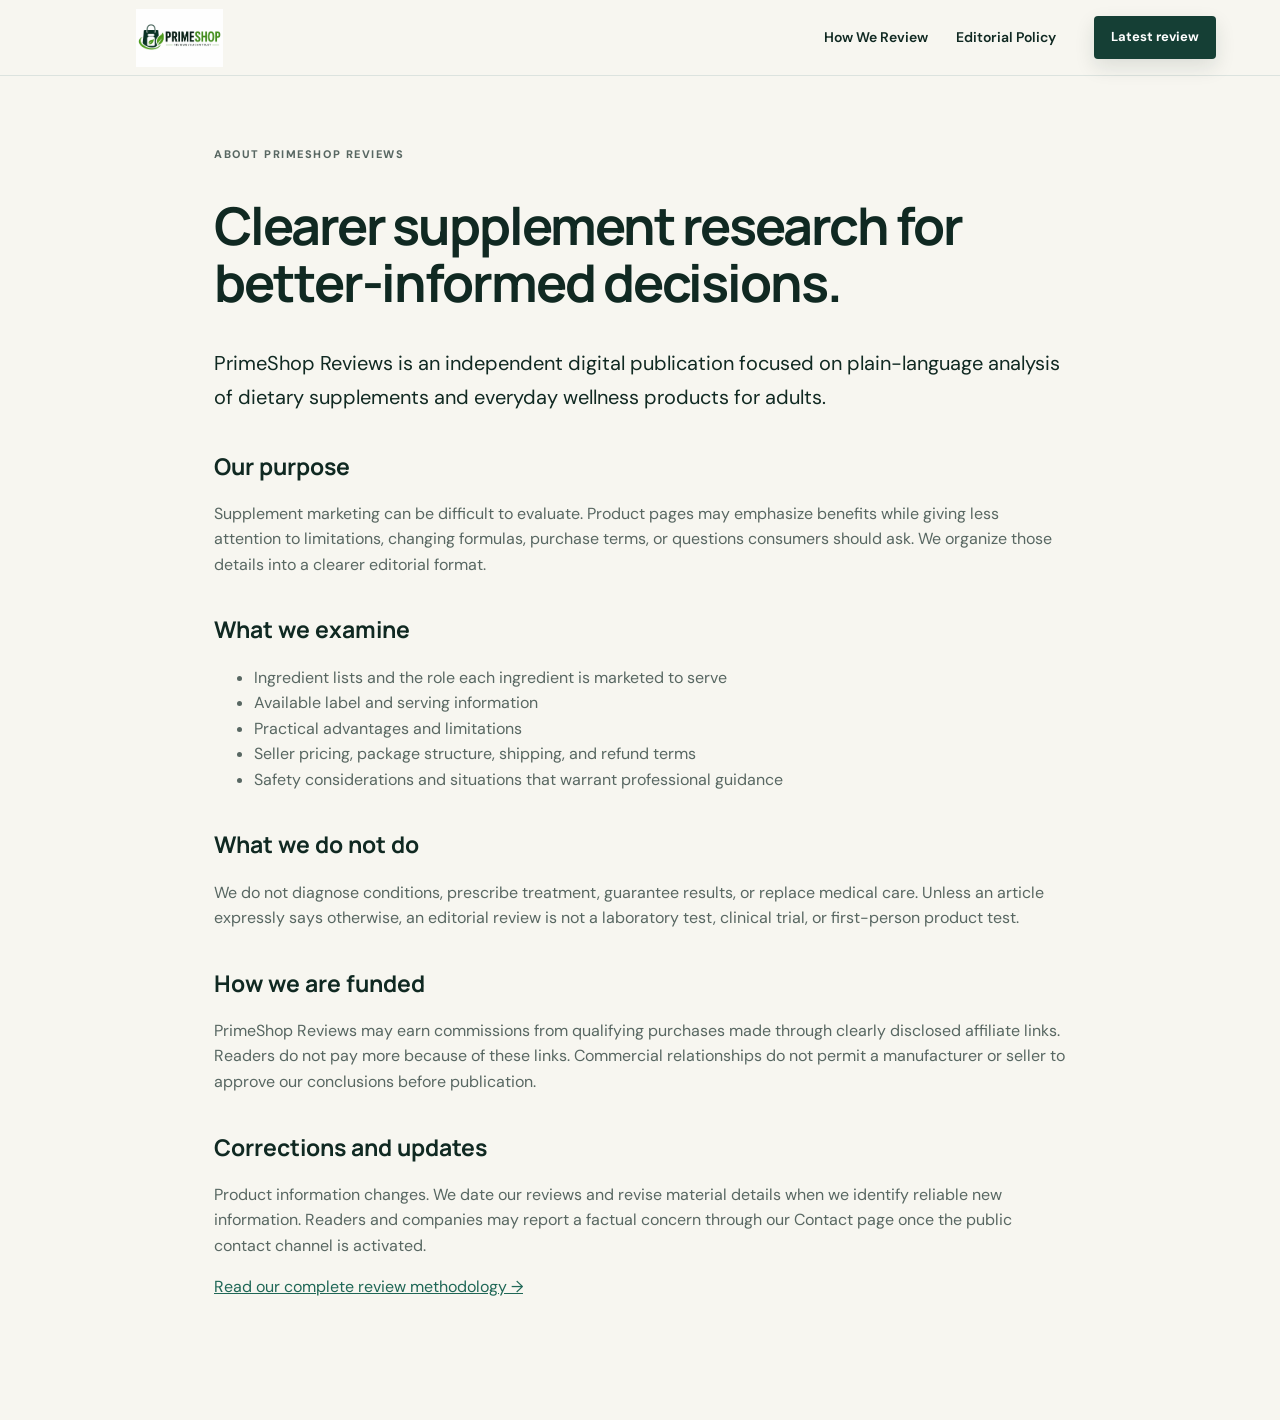
==== about.html @ aa341dda "Atualiza PrimeShop Reviews e estrutura editorial" ====
<!doctype html><html lang="en"><head><meta charset="utf-8"><meta name="viewport" content="width=device-width,initial-scale=1"><title>About PrimeShop Reviews</title><meta name="description" content="Learn about PrimeShop Reviews, our purpose, editorial standards, and approach to supplement information."><meta name="robots" content="index,follow"><link rel="canonical" href="https://garcia98santos-ops.github.io/Primeshop/about.html"><link rel="icon" type="image/webp" href="assets/images/prime-shop-logo.webp"><link href="https://fonts.googleapis.com/css2?family=DM+Sans:wght@400;600;700&family=Manrope:wght@700;800&display=swap" rel="stylesheet"><link rel="stylesheet" href="styles.css"></head><body><header class="site-header"><a class="brand brand-image" href="index.html"><img src="assets/images/prime-shop-logo.webp" alt="PrimeShop Reviews" width="300" height="92"></a><nav aria-label="About navigation"><a href="methodology.html">How We Review</a><a href="editorial-policy.html">Editorial Policy</a></nav><a class="button button-small" href="index.html">Latest review</a></header><main class="legal-page editorial-page"><p class="section-label">About PrimeShop Reviews</p><h1>Clearer supplement research for better-informed decisions.</h1><p class="page-lede">PrimeShop Reviews is an independent digital publication focused on plain-language analysis of dietary supplements and everyday wellness products for adults.</p><h2>Our purpose</h2><p>Supplement marketing can be difficult to evaluate. Product pages may emphasize benefits while giving less attention to limitations, changing formulas, purchase terms, or questions consumers should ask. We organize those details into a clearer editorial format.</p><h2>What we examine</h2><ul><li>Ingredient lists and the role each ingredient is marketed to serve</li><li>Available label and serving information</li><li>Practical advantages and limitations</li><li>Seller pricing, package structure, shipping, and refund terms</li><li>Safety considerations and situations that warrant professional guidance</li></ul><h2>What we do not do</h2><p>We do not diagnose conditions, prescribe treatment, guarantee results, or replace medical care. Unless an article expressly says otherwise, an editorial review is not a laboratory test, clinical trial, or first-person product test.</p><h2>How we are funded</h2><p>PrimeShop Reviews may earn commissions from qualifying purchases made through clearly disclosed affiliate links. Readers do not pay more because of these links. Commercial relationships do not permit a manufacturer or seller to approve our conclusions before publication.</p><h2>Corrections and updates</h2><p>Product information changes. We date our reviews and revise material details when we identify reliable new information. Readers and companies may report a factual concern through our Contact page once the public contact channel is activated.</p><p><a href="methodology.html">Read our complete review methodology →</a></p></main></body></html>
---- styles.css ----
:root{--ink:#102922;--forest:#153f35;--green:#1f6756;--mint:#d7f0e4;--lime:#d9f76b;--cream:#f7f6f0;--paper:#fff;--muted:#63716d;--line:#dce3df;--serif:Georgia,'Times New Roman',serif}*{box-sizing:border-box}html{scroll-behavior:smooth}body{margin:0;color:var(--ink);background:var(--cream);font-family:'DM Sans',Arial,sans-serif;line-height:1.6}.disclosure{font-size:12px;text-align:center;background:#0c2721;color:#dfeae6;padding:7px 20px}.disclosure a{color:#fff}.site-header{height:76px;display:flex;align-items:center;gap:38px;padding:0 max(24px,5vw);background:rgba(247,246,240,.96);border-bottom:1px solid var(--line);position:sticky;top:0;z-index:20;backdrop-filter:blur(10px)}.brand{display:flex;align-items:center;gap:9px;text-decoration:none;color:var(--ink);font:800 18px Manrope,sans-serif;white-space:nowrap}.brand>span{display:grid;place-items:center;width:34px;height:34px;border-radius:50%;background:var(--forest);color:var(--lime);font-size:13px}.brand em{font:400 16px var(--serif);color:var(--green)}.site-header nav{display:flex;gap:28px;margin-left:auto}.site-header nav a,footer a{color:inherit;text-decoration:none;font-size:14px;font-weight:600}.site-header nav a:hover{text-decoration:underline}.button{display:inline-flex;align-items:center;justify-content:center;gap:22px;border-radius:4px;padding:15px 22px;background:var(--forest);color:#fff;text-decoration:none;font-weight:700;box-shadow:0 8px 20px rgba(16,41,34,.12);transition:.2s}.button:hover{background:var(--green);transform:translateY(-1px)}.button-small{padding:11px 17px;font-size:13px}.menu{display:none;border:0;background:transparent;font-size:24px}.hero{min-height:680px;display:grid;grid-template-columns:1.05fr .95fr;max-width:1320px;margin:auto;padding:76px 5vw 70px;align-items:center;overflow:hidden}.hero-copy{max-width:700px}.eyebrow,.section-label{text-transform:uppercase;letter-spacing:.14em;font-size:11px;font-weight:800;color:var(--green);display:flex;align-items:center;gap:10px}.eyebrow span{width:24px;border-top:2px solid}.hero h1,.section-head h2,.quick-take h2,.faq>h2,.verdict h2{font:700 clamp(46px,5.8vw,78px)/1.03 Manrope,sans-serif;letter-spacing:-.055em;margin:20px 0 24px}.hero h1 em,.section-head h2 em{font-family:var(--serif);font-weight:400;color:var(--green)}.lede{font-size:19px;color:#52625e;max-width:640px}.hero-actions{display:flex;align-items:center;gap:26px;margin-top:30px}.text-link{font-weight:700;color:var(--ink);text-underline-offset:4px}.micro{font-size:11px;color:#77837f;margin-left:8px}.trust-row{display:flex;gap:36px;margin-top:44px;padding-top:24px;border-top:1px solid var(--line)}.trust-row div{display:flex;align-items:center;gap:9px}.trust-row b{font:700 28px Manrope}.trust-row span{max-width:80px;font-size:11px;line-height:1.2;color:var(--muted)}.hero-visual{position:relative;min-height:540px;display:grid;place-items:center}.hero-visual .halo{position:absolute;width:430px;height:430px;border-radius:50%;background:var(--mint)}.hero-visual img{position:relative;z-index:1;width:min(100%,530px);height:auto;object-fit:contain;filter:drop-shadow(0 30px 24px rgba(21,63,53,.18))}.fact-card{position:absolute;bottom:35px;left:2%;z-index:2;background:#fff;padding:16px 18px;display:flex;gap:12px;box-shadow:0 15px 40px rgba(16,41,34,.14);max-width:290px}.fact-card .check{width:29px;height:29px;display:grid;place-items:center;background:var(--mint);border-radius:50%;font-weight:800}.fact-card div{display:flex;flex-direction:column}.fact-card small{color:var(--muted)}.quick-take,.ingredients,.pros-cons,.faq{max-width:1180px;margin:auto;padding:100px 24px}.quick-grid{display:grid;grid-template-columns:1.15fr .85fr;gap:90px;margin-top:35px}.quick-take h2{font-size:44px;margin:0 0 22px}.quick-grid p{color:var(--muted);font-size:17px}.quick-grid aside{background:#fff;border-top:4px solid var(--green);padding:28px}.score{display:flex;flex-direction:column;border-bottom:1px solid var(--line);padding-bottom:20px}.score span{font-size:12px;color:var(--muted);text-transform:uppercase}.score b{font:700 22px Manrope}.checks{list-style:none;padding:12px 0 0;margin:0}.checks li{padding:8px 0 8px 28px;position:relative}.checks li:before{content:'✓';position:absolute;left:0;color:var(--green);font-weight:800}.how-it-works{background:var(--forest);color:#fff;padding:100px max(24px,calc((100vw - 1180px)/2))}.section-label.light{color:#a7cabd}.section-head{display:flex;align-items:end;justify-content:space-between;gap:60px}.section-head h2{font-size:48px}.section-head p{max-width:410px;color:#b7c9c3}.steps{display:grid;grid-template-columns:repeat(3,1fr);margin-top:55px;border-top:1px solid #42665e}.steps article{padding:36px 30px;border-right:1px solid #42665e;position:relative}.steps article:last-child{border:0}.steps article>span{font-size:11px;color:#92aaa3}.icon{height:74px;margin-top:28px;font:700 42px Manrope;color:var(--lime)}.icon span{font-size:18px}.steps h3{font:700 23px Manrope;margin:15px 0 8px}.steps p{color:#b7c9c3;font-size:14px}.section-head.dark p{color:var(--muted)}.ingredient-grid{display:grid;grid-template-columns:repeat(4,1fr);margin-top:50px;border-top:1px solid var(--line);border-left:1px solid var(--line)}.ingredient-grid article{min-height:240px;padding:28px 25px;border-right:1px solid var(--line);border-bottom:1px solid var(--line);background:rgba(255,255,255,.35)}.ingredient-grid article>span{font-size:11px;color:var(--green)}.ingredient-grid h3{font:700 19px Manrope;margin:30px 0 10px}.ingredient-grid p{font-size:14px;color:var(--muted)}.note{margin-top:24px;padding:18px 22px;border-left:3px solid var(--green);background:#ecf1ee;font-size:13px;color:#4c5d58}.pc-grid{display:grid;grid-template-columns:1fr 1fr}.pc-grid>div{padding:44px}.pc-grid h2{font:700 34px Manrope}.pc-grid ul{padding:0;list-style:none}.pc-grid li{border-top:1px solid rgba(21,63,53,.18);padding:18px 0 18px 34px;position:relative}.pc-grid li:before{position:absolute;left:0;font-weight:800}.pros{background:var(--mint)}.pros li:before{content:'✓';color:var(--green)}.cons{background:#ebe9df}.cons li:before{content:'—';color:#7c7663}.verdict{background:#dceee7;padding:100px 24px}.verdict-card{max-width:1120px;margin:auto;background:var(--forest);color:#fff;display:grid;grid-template-columns:1.1fr .9fr;box-shadow:0 25px 70px rgba(15,53,44,.15)}.verdict-copy{padding:65px}.verdict h2{font-size:48px}.verdict-copy>p{color:#b9cec7}.fit{display:grid;grid-template-columns:100px 1fr;gap:18px;border-top:1px solid #42665e;padding:16px 0;font-size:13px}.fit b{color:var(--lime)}.offer{background:#fff;color:var(--ink);padding:48px;text-align:center}.offer-kicker{text-transform:uppercase;font-weight:800;letter-spacing:.12em;color:var(--green);font-size:11px}.offer img{width:100%;height:240px;object-fit:contain;margin:12px 0}.offer h3{font:700 27px Manrope;margin:0}.offer p{font-size:13px;color:var(--muted)}.button-full{width:100%;margin:10px 0}.offer small{color:#7b8783}.faq>h2{font-size:48px}.accordion{border-top:1px solid var(--line)}details{border-bottom:1px solid var(--line);padding:20px 0}summary{list-style:none;cursor:pointer;font:700 18px Manrope;padding-right:40px;position:relative}summary::-webkit-details-marker{display:none}summary:after{content:'+';position:absolute;right:10px;font-size:25px;color:var(--green)}details[open] summary:after{content:'−'}details p{max-width:800px;color:var(--muted)}.final-cta{background:var(--lime);max-width:1180px;margin:0 auto 100px;padding:42px 50px;display:flex;align-items:center;justify-content:space-between;gap:40px}.final-cta span{font-size:11px;text-transform:uppercase;font-weight:800;letter-spacing:.12em}.final-cta h2{font:700 29px Manrope;max-width:630px;margin:8px 0}.button-light{background:#fff;color:var(--ink);white-space:nowrap}footer{background:#0c2721;color:#dbe7e2;padding:55px max(24px,calc((100vw - 1180px)/2)) 30px}.brand.invert{color:#fff}.brand.invert>span{background:var(--lime);color:var(--ink)}.footer-top{display:flex;justify-content:space-between;align-items:center;padding-bottom:35px;border-bottom:1px solid #36534c}.footer-top p{font-size:13px;color:#9fb4ad}.footer-bottom{display:flex;justify-content:space-between;padding-top:25px;font-size:12px}.footer-bottom nav{display:flex;gap:25px}.legal-note{font-size:10px;line-height:1.5;color:#789089;margin-top:28px}.mobile-bar{display:none}.legal-page{max-width:820px;margin:70px auto 120px;padding:0 24px}.legal-page h1{font:700 52px Manrope;letter-spacing:-.04em}.legal-page h2{font:700 23px Manrope;margin-top:36px}.legal-page p,.legal-page li{color:#586762}.legal-page a{color:var(--green)}
@media(max-width:900px){.site-header nav,.site-header>.button-small{display:none}.menu{display:block;margin-left:auto}.site-header.open nav{display:flex;position:absolute;top:76px;left:0;right:0;background:var(--cream);flex-direction:column;padding:24px}.hero{grid-template-columns:1fr;padding-top:55px}.hero-visual{min-height:420px}.quick-grid,.verdict-card{grid-template-columns:1fr}.section-head{display:block}.ingredient-grid{grid-template-columns:repeat(2,1fr)}.steps{grid-template-columns:1fr}.steps article{border-right:0;border-bottom:1px solid #42665e}.pc-grid{grid-template-columns:1fr}.final-cta{margin-bottom:0}.mobile-bar{display:flex;position:fixed;z-index:30;bottom:0;left:0;right:0;background:#fff;border-top:1px solid var(--line);padding:10px 16px;align-items:center;justify-content:space-between}.mobile-bar div{display:flex;flex-direction:column}.mobile-bar small{font-size:10px;color:var(--muted)}.mobile-bar b{font-size:13px}.mobile-bar .button{padding:10px 14px;font-size:12px}footer{padding-bottom:90px}}
@media(max-width:600px){.site-header{height:66px;padding:0 18px}.disclosure{text-align:left;padding:7px 14px}.brand em{display:none}.hero{padding:42px 20px 55px}.hero h1{font-size:43px}.lede{font-size:17px}.hero-actions{align-items:stretch;flex-direction:column;gap:14px}.text-link{text-align:center}.trust-row{gap:14px;justify-content:space-between}.trust-row div{display:block}.hero-visual{min-height:340px}.hero-visual .halo{width:300px;height:300px}.fact-card{bottom:5px}.quick-take,.ingredients,.pros-cons,.faq{padding:75px 20px}.quick-take h2,.section-head h2,.faq>h2,.verdict h2{font-size:37px}.quick-grid{gap:35px}.how-it-works{padding:75px 20px}.ingredient-grid{grid-template-columns:1fr}.ingredient-grid article{min-height:auto}.pc-grid>div{padding:32px 25px}.verdict{padding:60px 12px}.verdict-copy,.offer{padding:36px 25px}.final-cta{padding:35px 24px;display:block}.final-cta .button{margin-top:18px;width:100%}.footer-top{display:block}.footer-top p{margin-top:20px}.footer-bottom{gap:20px;flex-direction:column}.legal-page h1{font-size:40px}}

/* Conversion modules: editorial styling preserved */
.product-image-link{position:relative;z-index:1;display:block;width:min(100%,530px);transition:transform .2s ease}.hero-visual .product-image-link img{display:block;width:100%;height:auto;object-fit:contain;filter:drop-shadow(0 30px 24px rgba(21,63,53,.18))}.product-image-link:hover,.offer-image-link:hover{transform:translateY(-4px)}.product-image-link:focus-visible,.offer-image-link:focus-visible{outline:3px solid var(--green);outline-offset:6px}.offer-image-link{display:block;margin:12px 0;transition:transform .2s ease}.offer .offer-image-link img{display:block;width:100%;height:240px;object-fit:contain;margin:0}.where-to-buy{max-width:1180px;margin:100px auto 0;padding:70px;display:grid;grid-template-columns:1.2fr .8fr;gap:80px;background:#fff;border:1px solid var(--line);box-shadow:0 24px 70px rgba(16,41,34,.08)}.where-copy h2{font:700 46px/1.08 Manrope,sans-serif;letter-spacing:-.045em;margin:20px 0}.where-copy h2 em{font-family:var(--serif);font-weight:400;color:var(--green)}.where-copy>p{color:var(--muted);max-width:650px}.buy-points{margin-top:34px;border-top:1px solid var(--line)}.buy-points>div{display:grid;grid-template-columns:38px 1fr;gap:14px;padding:16px 0;border-bottom:1px solid var(--line)}.buy-points span{font-size:11px;font-weight:800;color:var(--green)}.buy-points p{margin:0;font-size:13px;color:var(--muted)}.buy-points b{display:block;color:var(--ink);font:700 15px Manrope}.buy-card{align-self:center;background:var(--forest);color:#fff;padding:42px}.availability{display:flex;align-items:center;gap:9px;font-size:11px;text-transform:uppercase;letter-spacing:.12em;color:#b8cec6}.availability i{width:8px;height:8px;border-radius:50%;background:var(--lime);box-shadow:0 0 0 5px rgba(217,247,107,.12)}.buy-card h3{font:700 29px Manrope;margin:22px 0 10px}.buy-card p{color:#b8cec6;font-size:14px}.buy-card .button{background:var(--lime);color:var(--ink);box-shadow:none;margin:20px 0 8px}.buy-card .button:hover{background:#e4fa8f}.buy-card small{display:block;text-align:center;color:#8eaaa1}.final-cta p{margin:0;font-size:13px;color:#465723}
@media(max-width:900px){.where-to-buy{grid-template-columns:1fr;margin-top:60px;padding:50px;gap:40px}}
@media(max-width:600px){.where-to-buy{margin:50px 12px 0;padding:36px 24px}.where-copy h2{font-size:37px}.buy-card{padding:32px 24px}}

.byline{font-size:12px;color:var(--muted);margin:18px 0 0}.byline a{color:var(--green);font-weight:700;text-underline-offset:3px}.sources{max-width:1180px;margin:0 auto;padding:90px 24px}.sources h2{font:700 40px Manrope,sans-serif;letter-spacing:-.04em;margin:18px 0}.sources p{max-width:850px;color:var(--muted)}.sources ul{padding-left:20px}.sources li{margin:9px 0}.sources a{color:var(--green);font-weight:700;text-underline-offset:3px}.editorial-page{max-width:900px}.editorial-page .page-lede{font-size:20px;line-height:1.7;color:var(--ink)}.editorial-page h1{line-height:1.08}.footer-bottom nav{flex-wrap:wrap;justify-content:flex-end}
@media(max-width:600px){.sources{padding:70px 20px}.sources h2{font-size:34px}.editorial-page .page-lede{font-size:18px}.footer-bottom nav{justify-content:flex-start}}

/* Brand and cross-browser fallbacks */
html{-webkit-text-size-adjust:100%;text-size-adjust:100%}button,input,select,textarea{font:inherit}.site-header{-webkit-backdrop-filter:blur(10px)}.hero h1,.section-head h2,.quick-take h2,.faq>h2,.verdict h2{font-size:54px}.brand-image{width:230px;max-width:24vw;height:58px;overflow:hidden}.brand-image img{display:block;width:100%;height:100%;object-fit:contain}.footer-logo{width:260px;max-width:100%;height:78px;background:#fff;border-radius:4px;padding:7px}.site-header>.brand-image+nav{margin-left:auto}
@supports (font-size:clamp(1rem,2vw,3rem)){.hero h1,.section-head h2,.quick-take h2,.faq>h2,.verdict h2{font-size:clamp(46px,5.8vw,78px)}}
@supports not ((-webkit-backdrop-filter:blur(10px)) or (backdrop-filter:blur(10px))){.site-header{background:#f7f6f0}}
@media(max-width:1100px){.brand-image{width:190px}.site-header{gap:22px}.site-header nav{gap:18px}}
@media(max-width:600px){.brand-image{width:175px;max-width:58vw;height:52px}.footer-logo{width:240px;height:72px}.hero h1,.section-head h2,.quick-take h2,.faq>h2,.verdict h2{font-size:37px}}
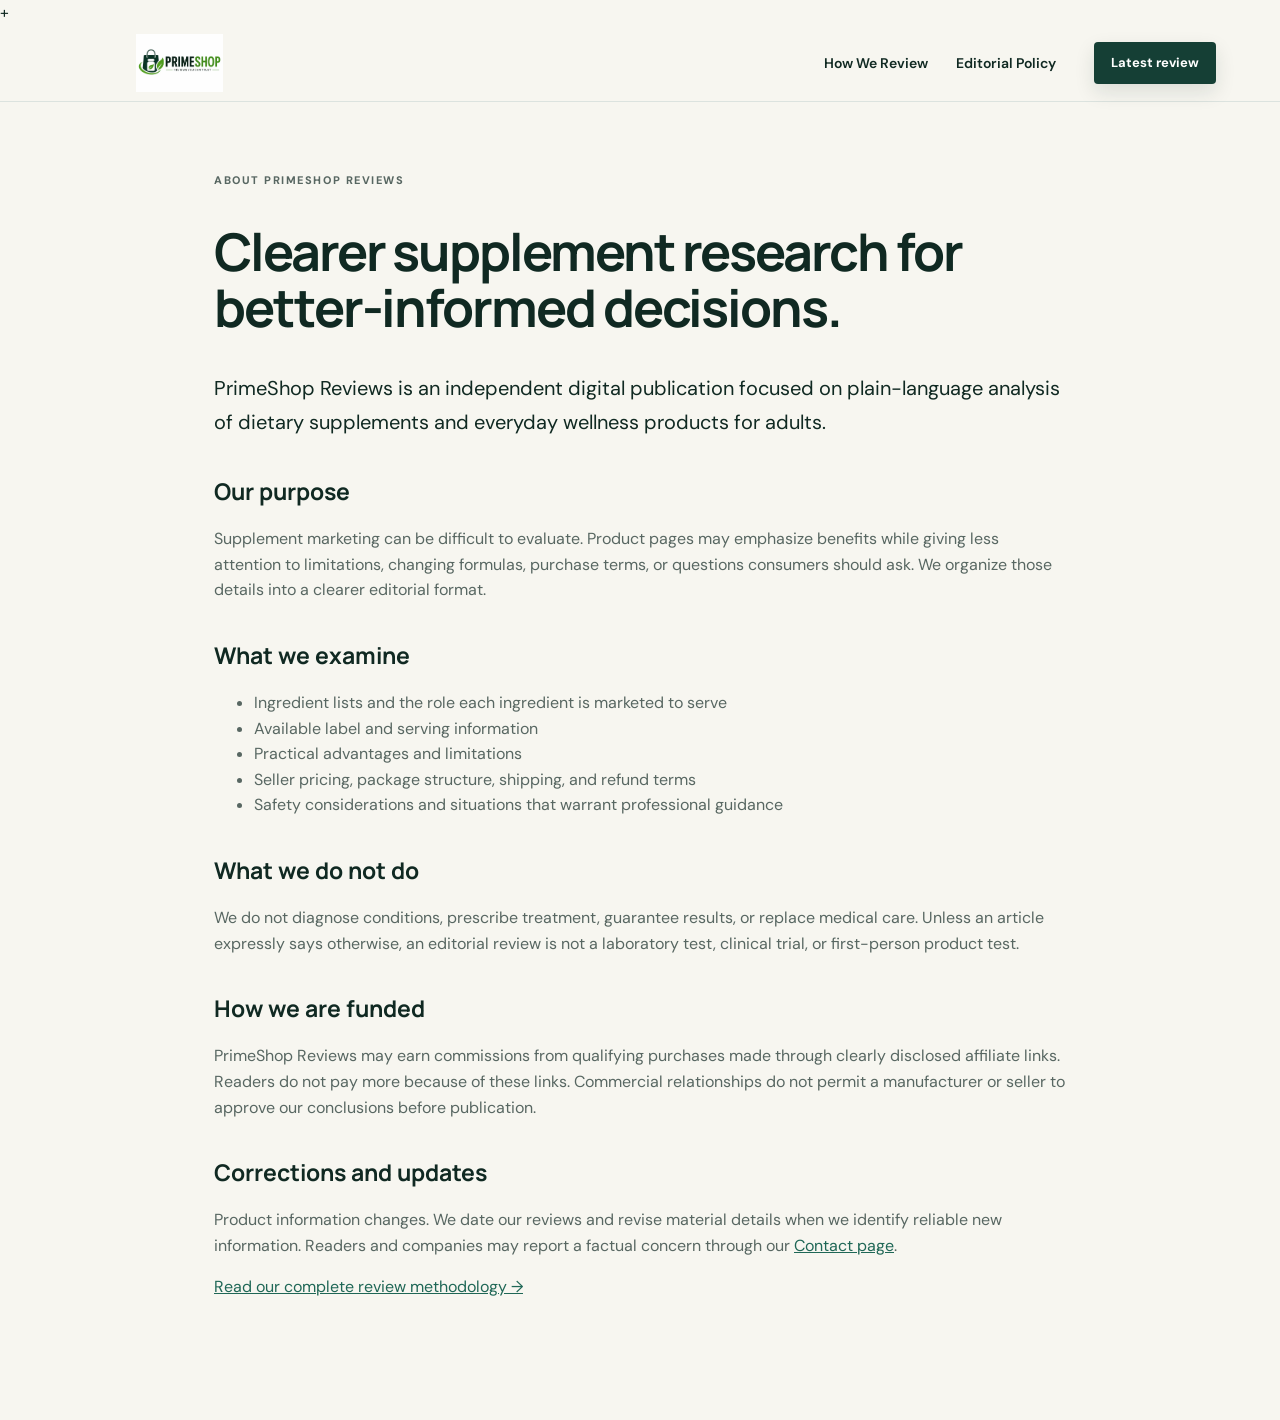
==== commit 52a2770a: "Adiciona Google Analytics, Google Ads e contato" ====
--- a/about.html
+++ b/about.html
@@ -1 +1,111 @@
-<!doctype html><html lang="en"><head><meta charset="utf-8"><meta name="viewport" content="width=device-width,initial-scale=1"><title>About PrimeShop Reviews</title><meta name="description" content="Learn about PrimeShop Reviews, our purpose, editorial standards, and approach to supplement information."><meta name="robots" content="index,follow"><link rel="canonical" href="https://garcia98santos-ops.github.io/Primeshop/about.html"><link rel="icon" type="image/webp" href="assets/images/prime-shop-logo.webp"><link href="https://fonts.googleapis.com/css2?family=DM+Sans:wght@400;600;700&family=Manrope:wght@700;800&display=swap" rel="stylesheet"><link rel="stylesheet" href="styles.css"></head><body><header class="site-header"><a class="brand brand-image" href="index.html"><img src="assets/images/prime-shop-logo.webp" alt="PrimeShop Reviews" width="300" height="92"></a><nav aria-label="About navigation"><a href="methodology.html">How We Review</a><a href="editorial-policy.html">Editorial Policy</a></nav><a class="button button-small" href="index.html">Latest review</a></header><main class="legal-page editorial-page"><p class="section-label">About PrimeShop Reviews</p><h1>Clearer supplement research for better-informed decisions.</h1><p class="page-lede">PrimeShop Reviews is an independent digital publication focused on plain-language analysis of dietary supplements and everyday wellness products for adults.</p><h2>Our purpose</h2><p>Supplement marketing can be difficult to evaluate. Product pages may emphasize benefits while giving less attention to limitations, changing formulas, purchase terms, or questions consumers should ask. We organize those details into a clearer editorial format.</p><h2>What we examine</h2><ul><li>Ingredient lists and the role each ingredient is marketed to serve</li><li>Available label and serving information</li><li>Practical advantages and limitations</li><li>Seller pricing, package structure, shipping, and refund terms</li><li>Safety considerations and situations that warrant professional guidance</li></ul><h2>What we do not do</h2><p>We do not diagnose conditions, prescribe treatment, guarantee results, or replace medical care. Unless an article expressly says otherwise, an editorial review is not a laboratory test, clinical trial, or first-person product test.</p><h2>How we are funded</h2><p>PrimeShop Reviews may earn commissions from qualifying purchases made through clearly disclosed affiliate links. Readers do not pay more because of these links. Commercial relationships do not permit a manufacturer or seller to approve our conclusions before publication.</p><h2>Corrections and updates</h2><p>Product information changes. We date our reviews and revise material details when we identify reliable new information. Readers and companies may report a factual concern through our Contact page once the public contact channel is activated.</p><p><a href="methodology.html">Read our complete review methodology →</a></p></main></body></html>
+<!doctype html>
+<html lang="en">
+  <head>
+    +
+    <!-- Google tag (GA4 + Google Ads) -->
+    <script
+      async
+      src="https://www.googletagmanager.com/gtag/js?id=GT-TBNTL8TX"
+    ></script>
+    <script>
+      window.dataLayer = window.dataLayer || [];
+      function gtag() {
+        dataLayer.push(arguments);
+      }
+      gtag("js", new Date());
+      gtag("config", "G-5Z6PDNRMDN");
+      gtag("config", "AW-18268151102");
+    </script>
+    <meta charset="utf-8" />
+    <meta name="viewport" content="width=device-width,initial-scale=1" />
+    <title>About PrimeShop Reviews</title>
+    <meta
+      name="description"
+      content="Learn about PrimeShop Reviews, our purpose, editorial standards, and approach to supplement information."
+    />
+    <meta name="robots" content="index,follow" />
+    <link
+      rel="canonical"
+      href="https://garcia98santos-ops.github.io/Primeshop/about.html"
+    />
+    <link
+      rel="icon"
+      type="image/webp"
+      href="assets/images/prime-shop-logo.webp"
+    />
+    <link
+      href="https://fonts.googleapis.com/css2?family=DM+Sans:wght@400;600;700&family=Manrope:wght@700;800&display=swap"
+      rel="stylesheet"
+    />
+    <link rel="stylesheet" href="styles.css" />
+  </head>
+  <body>
+    <header class="site-header">
+      <a class="brand brand-image" href="index.html"
+        ><img
+          src="assets/images/prime-shop-logo.webp"
+          alt="PrimeShop Reviews"
+          width="300"
+          height="92"
+      /></a>
+      <nav aria-label="About navigation">
+        <a href="methodology.html">How We Review</a
+        ><a href="editorial-policy.html">Editorial Policy</a>
+      </nav>
+      <a class="button button-small" href="index.html">Latest review</a>
+    </header>
+    <main class="legal-page editorial-page">
+      <p class="section-label">About PrimeShop Reviews</p>
+      <h1>Clearer supplement research for better-informed decisions.</h1>
+      <p class="page-lede">
+        PrimeShop Reviews is an independent digital publication focused on
+        plain-language analysis of dietary supplements and everyday wellness
+        products for adults.
+      </p>
+      <h2>Our purpose</h2>
+      <p>
+        Supplement marketing can be difficult to evaluate. Product pages may
+        emphasize benefits while giving less attention to limitations, changing
+        formulas, purchase terms, or questions consumers should ask. We organize
+        those details into a clearer editorial format.
+      </p>
+      <h2>What we examine</h2>
+      <ul>
+        <li>
+          Ingredient lists and the role each ingredient is marketed to serve
+        </li>
+        <li>Available label and serving information</li>
+        <li>Practical advantages and limitations</li>
+        <li>Seller pricing, package structure, shipping, and refund terms</li>
+        <li>
+          Safety considerations and situations that warrant professional
+          guidance
+        </li>
+      </ul>
+      <h2>What we do not do</h2>
+      <p>
+        We do not diagnose conditions, prescribe treatment, guarantee results,
+        or replace medical care. Unless an article expressly says otherwise, an
+        editorial review is not a laboratory test, clinical trial, or
+        first-person product test.
+      </p>
+      <h2>How we are funded</h2>
+      <p>
+        PrimeShop Reviews may earn commissions from qualifying purchases made
+        through clearly disclosed affiliate links. Readers do not pay more
+        because of these links. Commercial relationships do not permit a
+        manufacturer or seller to approve our conclusions before publication.
+      </p>
+      <h2>Corrections and updates</h2>
+      <p>
+        Product information changes. We date our reviews and revise material
+        details when we identify reliable new information. Readers and companies
+        may report a factual concern through our
+        <a href="contact.html">Contact page</a>.
+      </p>
+      <p>
+        <a href="methodology.html">Read our complete review methodology →</a>
+      </p>
+    </main>
+  </body>
+</html>
--- a/styles.css
+++ b/styles.css
@@ -1,18 +1,1149 @@
-:root{--ink:#102922;--forest:#153f35;--green:#1f6756;--mint:#d7f0e4;--lime:#d9f76b;--cream:#f7f6f0;--paper:#fff;--muted:#63716d;--line:#dce3df;--serif:Georgia,'Times New Roman',serif}*{box-sizing:border-box}html{scroll-behavior:smooth}body{margin:0;color:var(--ink);background:var(--cream);font-family:'DM Sans',Arial,sans-serif;line-height:1.6}.disclosure{font-size:12px;text-align:center;background:#0c2721;color:#dfeae6;padding:7px 20px}.disclosure a{color:#fff}.site-header{height:76px;display:flex;align-items:center;gap:38px;padding:0 max(24px,5vw);background:rgba(247,246,240,.96);border-bottom:1px solid var(--line);position:sticky;top:0;z-index:20;backdrop-filter:blur(10px)}.brand{display:flex;align-items:center;gap:9px;text-decoration:none;color:var(--ink);font:800 18px Manrope,sans-serif;white-space:nowrap}.brand>span{display:grid;place-items:center;width:34px;height:34px;border-radius:50%;background:var(--forest);color:var(--lime);font-size:13px}.brand em{font:400 16px var(--serif);color:var(--green)}.site-header nav{display:flex;gap:28px;margin-left:auto}.site-header nav a,footer a{color:inherit;text-decoration:none;font-size:14px;font-weight:600}.site-header nav a:hover{text-decoration:underline}.button{display:inline-flex;align-items:center;justify-content:center;gap:22px;border-radius:4px;padding:15px 22px;background:var(--forest);color:#fff;text-decoration:none;font-weight:700;box-shadow:0 8px 20px rgba(16,41,34,.12);transition:.2s}.button:hover{background:var(--green);transform:translateY(-1px)}.button-small{padding:11px 17px;font-size:13px}.menu{display:none;border:0;background:transparent;font-size:24px}.hero{min-height:680px;display:grid;grid-template-columns:1.05fr .95fr;max-width:1320px;margin:auto;padding:76px 5vw 70px;align-items:center;overflow:hidden}.hero-copy{max-width:700px}.eyebrow,.section-label{text-transform:uppercase;letter-spacing:.14em;font-size:11px;font-weight:800;color:var(--green);display:flex;align-items:center;gap:10px}.eyebrow span{width:24px;border-top:2px solid}.hero h1,.section-head h2,.quick-take h2,.faq>h2,.verdict h2{font:700 clamp(46px,5.8vw,78px)/1.03 Manrope,sans-serif;letter-spacing:-.055em;margin:20px 0 24px}.hero h1 em,.section-head h2 em{font-family:var(--serif);font-weight:400;color:var(--green)}.lede{font-size:19px;color:#52625e;max-width:640px}.hero-actions{display:flex;align-items:center;gap:26px;margin-top:30px}.text-link{font-weight:700;color:var(--ink);text-underline-offset:4px}.micro{font-size:11px;color:#77837f;margin-left:8px}.trust-row{display:flex;gap:36px;margin-top:44px;padding-top:24px;border-top:1px solid var(--line)}.trust-row div{display:flex;align-items:center;gap:9px}.trust-row b{font:700 28px Manrope}.trust-row span{max-width:80px;font-size:11px;line-height:1.2;color:var(--muted)}.hero-visual{position:relative;min-height:540px;display:grid;place-items:center}.hero-visual .halo{position:absolute;width:430px;height:430px;border-radius:50%;background:var(--mint)}.hero-visual img{position:relative;z-index:1;width:min(100%,530px);height:auto;object-fit:contain;filter:drop-shadow(0 30px 24px rgba(21,63,53,.18))}.fact-card{position:absolute;bottom:35px;left:2%;z-index:2;background:#fff;padding:16px 18px;display:flex;gap:12px;box-shadow:0 15px 40px rgba(16,41,34,.14);max-width:290px}.fact-card .check{width:29px;height:29px;display:grid;place-items:center;background:var(--mint);border-radius:50%;font-weight:800}.fact-card div{display:flex;flex-direction:column}.fact-card small{color:var(--muted)}.quick-take,.ingredients,.pros-cons,.faq{max-width:1180px;margin:auto;padding:100px 24px}.quick-grid{display:grid;grid-template-columns:1.15fr .85fr;gap:90px;margin-top:35px}.quick-take h2{font-size:44px;margin:0 0 22px}.quick-grid p{color:var(--muted);font-size:17px}.quick-grid aside{background:#fff;border-top:4px solid var(--green);padding:28px}.score{display:flex;flex-direction:column;border-bottom:1px solid var(--line);padding-bottom:20px}.score span{font-size:12px;color:var(--muted);text-transform:uppercase}.score b{font:700 22px Manrope}.checks{list-style:none;padding:12px 0 0;margin:0}.checks li{padding:8px 0 8px 28px;position:relative}.checks li:before{content:'✓';position:absolute;left:0;color:var(--green);font-weight:800}.how-it-works{background:var(--forest);color:#fff;padding:100px max(24px,calc((100vw - 1180px)/2))}.section-label.light{color:#a7cabd}.section-head{display:flex;align-items:end;justify-content:space-between;gap:60px}.section-head h2{font-size:48px}.section-head p{max-width:410px;color:#b7c9c3}.steps{display:grid;grid-template-columns:repeat(3,1fr);margin-top:55px;border-top:1px solid #42665e}.steps article{padding:36px 30px;border-right:1px solid #42665e;position:relative}.steps article:last-child{border:0}.steps article>span{font-size:11px;color:#92aaa3}.icon{height:74px;margin-top:28px;font:700 42px Manrope;color:var(--lime)}.icon span{font-size:18px}.steps h3{font:700 23px Manrope;margin:15px 0 8px}.steps p{color:#b7c9c3;font-size:14px}.section-head.dark p{color:var(--muted)}.ingredient-grid{display:grid;grid-template-columns:repeat(4,1fr);margin-top:50px;border-top:1px solid var(--line);border-left:1px solid var(--line)}.ingredient-grid article{min-height:240px;padding:28px 25px;border-right:1px solid var(--line);border-bottom:1px solid var(--line);background:rgba(255,255,255,.35)}.ingredient-grid article>span{font-size:11px;color:var(--green)}.ingredient-grid h3{font:700 19px Manrope;margin:30px 0 10px}.ingredient-grid p{font-size:14px;color:var(--muted)}.note{margin-top:24px;padding:18px 22px;border-left:3px solid var(--green);background:#ecf1ee;font-size:13px;color:#4c5d58}.pc-grid{display:grid;grid-template-columns:1fr 1fr}.pc-grid>div{padding:44px}.pc-grid h2{font:700 34px Manrope}.pc-grid ul{padding:0;list-style:none}.pc-grid li{border-top:1px solid rgba(21,63,53,.18);padding:18px 0 18px 34px;position:relative}.pc-grid li:before{position:absolute;left:0;font-weight:800}.pros{background:var(--mint)}.pros li:before{content:'✓';color:var(--green)}.cons{background:#ebe9df}.cons li:before{content:'—';color:#7c7663}.verdict{background:#dceee7;padding:100px 24px}.verdict-card{max-width:1120px;margin:auto;background:var(--forest);color:#fff;display:grid;grid-template-columns:1.1fr .9fr;box-shadow:0 25px 70px rgba(15,53,44,.15)}.verdict-copy{padding:65px}.verdict h2{font-size:48px}.verdict-copy>p{color:#b9cec7}.fit{display:grid;grid-template-columns:100px 1fr;gap:18px;border-top:1px solid #42665e;padding:16px 0;font-size:13px}.fit b{color:var(--lime)}.offer{background:#fff;color:var(--ink);padding:48px;text-align:center}.offer-kicker{text-transform:uppercase;font-weight:800;letter-spacing:.12em;color:var(--green);font-size:11px}.offer img{width:100%;height:240px;object-fit:contain;margin:12px 0}.offer h3{font:700 27px Manrope;margin:0}.offer p{font-size:13px;color:var(--muted)}.button-full{width:100%;margin:10px 0}.offer small{color:#7b8783}.faq>h2{font-size:48px}.accordion{border-top:1px solid var(--line)}details{border-bottom:1px solid var(--line);padding:20px 0}summary{list-style:none;cursor:pointer;font:700 18px Manrope;padding-right:40px;position:relative}summary::-webkit-details-marker{display:none}summary:after{content:'+';position:absolute;right:10px;font-size:25px;color:var(--green)}details[open] summary:after{content:'−'}details p{max-width:800px;color:var(--muted)}.final-cta{background:var(--lime);max-width:1180px;margin:0 auto 100px;padding:42px 50px;display:flex;align-items:center;justify-content:space-between;gap:40px}.final-cta span{font-size:11px;text-transform:uppercase;font-weight:800;letter-spacing:.12em}.final-cta h2{font:700 29px Manrope;max-width:630px;margin:8px 0}.button-light{background:#fff;color:var(--ink);white-space:nowrap}footer{background:#0c2721;color:#dbe7e2;padding:55px max(24px,calc((100vw - 1180px)/2)) 30px}.brand.invert{color:#fff}.brand.invert>span{background:var(--lime);color:var(--ink)}.footer-top{display:flex;justify-content:space-between;align-items:center;padding-bottom:35px;border-bottom:1px solid #36534c}.footer-top p{font-size:13px;color:#9fb4ad}.footer-bottom{display:flex;justify-content:space-between;padding-top:25px;font-size:12px}.footer-bottom nav{display:flex;gap:25px}.legal-note{font-size:10px;line-height:1.5;color:#789089;margin-top:28px}.mobile-bar{display:none}.legal-page{max-width:820px;margin:70px auto 120px;padding:0 24px}.legal-page h1{font:700 52px Manrope;letter-spacing:-.04em}.legal-page h2{font:700 23px Manrope;margin-top:36px}.legal-page p,.legal-page li{color:#586762}.legal-page a{color:var(--green)}
-@media(max-width:900px){.site-header nav,.site-header>.button-small{display:none}.menu{display:block;margin-left:auto}.site-header.open nav{display:flex;position:absolute;top:76px;left:0;right:0;background:var(--cream);flex-direction:column;padding:24px}.hero{grid-template-columns:1fr;padding-top:55px}.hero-visual{min-height:420px}.quick-grid,.verdict-card{grid-template-columns:1fr}.section-head{display:block}.ingredient-grid{grid-template-columns:repeat(2,1fr)}.steps{grid-template-columns:1fr}.steps article{border-right:0;border-bottom:1px solid #42665e}.pc-grid{grid-template-columns:1fr}.final-cta{margin-bottom:0}.mobile-bar{display:flex;position:fixed;z-index:30;bottom:0;left:0;right:0;background:#fff;border-top:1px solid var(--line);padding:10px 16px;align-items:center;justify-content:space-between}.mobile-bar div{display:flex;flex-direction:column}.mobile-bar small{font-size:10px;color:var(--muted)}.mobile-bar b{font-size:13px}.mobile-bar .button{padding:10px 14px;font-size:12px}footer{padding-bottom:90px}}
-@media(max-width:600px){.site-header{height:66px;padding:0 18px}.disclosure{text-align:left;padding:7px 14px}.brand em{display:none}.hero{padding:42px 20px 55px}.hero h1{font-size:43px}.lede{font-size:17px}.hero-actions{align-items:stretch;flex-direction:column;gap:14px}.text-link{text-align:center}.trust-row{gap:14px;justify-content:space-between}.trust-row div{display:block}.hero-visual{min-height:340px}.hero-visual .halo{width:300px;height:300px}.fact-card{bottom:5px}.quick-take,.ingredients,.pros-cons,.faq{padding:75px 20px}.quick-take h2,.section-head h2,.faq>h2,.verdict h2{font-size:37px}.quick-grid{gap:35px}.how-it-works{padding:75px 20px}.ingredient-grid{grid-template-columns:1fr}.ingredient-grid article{min-height:auto}.pc-grid>div{padding:32px 25px}.verdict{padding:60px 12px}.verdict-copy,.offer{padding:36px 25px}.final-cta{padding:35px 24px;display:block}.final-cta .button{margin-top:18px;width:100%}.footer-top{display:block}.footer-top p{margin-top:20px}.footer-bottom{gap:20px;flex-direction:column}.legal-page h1{font-size:40px}}
+:root {
+  --ink: #102922;
+  --forest: #153f35;
+  --green: #1f6756;
+  --mint: #d7f0e4;
+  --lime: #d9f76b;
+  --cream: #f7f6f0;
+  --paper: #fff;
+  --muted: #63716d;
+  --line: #dce3df;
+  --serif: Georgia, "Times New Roman", serif;
+}
+* {
+  box-sizing: border-box;
+}
+html {
+  scroll-behavior: smooth;
+}
+body {
+  margin: 0;
+  color: var(--ink);
+  background: var(--cream);
+  font-family: "DM Sans", Arial, sans-serif;
+  line-height: 1.6;
+}
+.disclosure {
+  font-size: 12px;
+  text-align: center;
+  background: #0c2721;
+  color: #dfeae6;
+  padding: 7px 20px;
+}
+.disclosure a {
+  color: #fff;
+}
+.site-header {
+  height: 76px;
+  display: flex;
+  align-items: center;
+  gap: 38px;
+  padding: 0 max(24px, 5vw);
+  background: rgba(247, 246, 240, 0.96);
+  border-bottom: 1px solid var(--line);
+  position: sticky;
+  top: 0;
+  z-index: 20;
+  backdrop-filter: blur(10px);
+}
+.brand {
+  display: flex;
+  align-items: center;
+  gap: 9px;
+  text-decoration: none;
+  color: var(--ink);
+  font:
+    800 18px Manrope,
+    sans-serif;
+  white-space: nowrap;
+}
+.brand > span {
+  display: grid;
+  place-items: center;
+  width: 34px;
+  height: 34px;
+  border-radius: 50%;
+  background: var(--forest);
+  color: var(--lime);
+  font-size: 13px;
+}
+.brand em {
+  font: 400 16px var(--serif);
+  color: var(--green);
+}
+.site-header nav {
+  display: flex;
+  gap: 28px;
+  margin-left: auto;
+}
+.site-header nav a,
+footer a {
+  color: inherit;
+  text-decoration: none;
+  font-size: 14px;
+  font-weight: 600;
+}
+.site-header nav a:hover {
+  text-decoration: underline;
+}
+.button {
+  display: inline-flex;
+  align-items: center;
+  justify-content: center;
+  gap: 22px;
+  border-radius: 4px;
+  padding: 15px 22px;
+  background: var(--forest);
+  color: #fff;
+  text-decoration: none;
+  font-weight: 700;
+  box-shadow: 0 8px 20px rgba(16, 41, 34, 0.12);
+  transition: 0.2s;
+}
+.button:hover {
+  background: var(--green);
+  transform: translateY(-1px);
+}
+.button-small {
+  padding: 11px 17px;
+  font-size: 13px;
+}
+.menu {
+  display: none;
+  border: 0;
+  background: transparent;
+  font-size: 24px;
+}
+.hero {
+  min-height: 680px;
+  display: grid;
+  grid-template-columns: 1.05fr 0.95fr;
+  max-width: 1320px;
+  margin: auto;
+  padding: 76px 5vw 70px;
+  align-items: center;
+  overflow: hidden;
+}
+.hero-copy {
+  max-width: 700px;
+}
+.eyebrow,
+.section-label {
+  text-transform: uppercase;
+  letter-spacing: 0.14em;
+  font-size: 11px;
+  font-weight: 800;
+  color: var(--green);
+  display: flex;
+  align-items: center;
+  gap: 10px;
+}
+.eyebrow span {
+  width: 24px;
+  border-top: 2px solid;
+}
+.hero h1,
+.section-head h2,
+.quick-take h2,
+.faq > h2,
+.verdict h2 {
+  font:
+    700 clamp(46px, 5.8vw, 78px) / 1.03 Manrope,
+    sans-serif;
+  letter-spacing: -0.055em;
+  margin: 20px 0 24px;
+}
+.hero h1 em,
+.section-head h2 em {
+  font-family: var(--serif);
+  font-weight: 400;
+  color: var(--green);
+}
+.lede {
+  font-size: 19px;
+  color: #52625e;
+  max-width: 640px;
+}
+.hero-actions {
+  display: flex;
+  align-items: center;
+  gap: 26px;
+  margin-top: 30px;
+}
+.text-link {
+  font-weight: 700;
+  color: var(--ink);
+  text-underline-offset: 4px;
+}
+.micro {
+  font-size: 11px;
+  color: #77837f;
+  margin-left: 8px;
+}
+.trust-row {
+  display: flex;
+  gap: 36px;
+  margin-top: 44px;
+  padding-top: 24px;
+  border-top: 1px solid var(--line);
+}
+.trust-row div {
+  display: flex;
+  align-items: center;
+  gap: 9px;
+}
+.trust-row b {
+  font: 700 28px Manrope;
+}
+.trust-row span {
+  max-width: 80px;
+  font-size: 11px;
+  line-height: 1.2;
+  color: var(--muted);
+}
+.hero-visual {
+  position: relative;
+  min-height: 540px;
+  display: grid;
+  place-items: center;
+}
+.hero-visual .halo {
+  position: absolute;
+  width: 430px;
+  height: 430px;
+  border-radius: 50%;
+  background: var(--mint);
+}
+.hero-visual img {
+  position: relative;
+  z-index: 1;
+  width: min(100%, 530px);
+  height: auto;
+  object-fit: contain;
+  filter: drop-shadow(0 30px 24px rgba(21, 63, 53, 0.18));
+}
+.fact-card {
+  position: absolute;
+  bottom: 35px;
+  left: 2%;
+  z-index: 2;
+  background: #fff;
+  padding: 16px 18px;
+  display: flex;
+  gap: 12px;
+  box-shadow: 0 15px 40px rgba(16, 41, 34, 0.14);
+  max-width: 290px;
+}
+.fact-card .check {
+  width: 29px;
+  height: 29px;
+  display: grid;
+  place-items: center;
+  background: var(--mint);
+  border-radius: 50%;
+  font-weight: 800;
+}
+.fact-card div {
+  display: flex;
+  flex-direction: column;
+}
+.fact-card small {
+  color: var(--muted);
+}
+.quick-take,
+.ingredients,
+.pros-cons,
+.faq {
+  max-width: 1180px;
+  margin: auto;
+  padding: 100px 24px;
+}
+.quick-grid {
+  display: grid;
+  grid-template-columns: 1.15fr 0.85fr;
+  gap: 90px;
+  margin-top: 35px;
+}
+.quick-take h2 {
+  font-size: 44px;
+  margin: 0 0 22px;
+}
+.quick-grid p {
+  color: var(--muted);
+  font-size: 17px;
+}
+.quick-grid aside {
+  background: #fff;
+  border-top: 4px solid var(--green);
+  padding: 28px;
+}
+.score {
+  display: flex;
+  flex-direction: column;
+  border-bottom: 1px solid var(--line);
+  padding-bottom: 20px;
+}
+.score span {
+  font-size: 12px;
+  color: var(--muted);
+  text-transform: uppercase;
+}
+.score b {
+  font: 700 22px Manrope;
+}
+.checks {
+  list-style: none;
+  padding: 12px 0 0;
+  margin: 0;
+}
+.checks li {
+  padding: 8px 0 8px 28px;
+  position: relative;
+}
+.checks li:before {
+  content: "✓";
+  position: absolute;
+  left: 0;
+  color: var(--green);
+  font-weight: 800;
+}
+.how-it-works {
+  background: var(--forest);
+  color: #fff;
+  padding: 100px max(24px, calc((100vw - 1180px) / 2));
+}
+.section-label.light {
+  color: #a7cabd;
+}
+.section-head {
+  display: flex;
+  align-items: end;
+  justify-content: space-between;
+  gap: 60px;
+}
+.section-head h2 {
+  font-size: 48px;
+}
+.section-head p {
+  max-width: 410px;
+  color: #b7c9c3;
+}
+.steps {
+  display: grid;
+  grid-template-columns: repeat(3, 1fr);
+  margin-top: 55px;
+  border-top: 1px solid #42665e;
+}
+.steps article {
+  padding: 36px 30px;
+  border-right: 1px solid #42665e;
+  position: relative;
+}
+.steps article:last-child {
+  border: 0;
+}
+.steps article > span {
+  font-size: 11px;
+  color: #92aaa3;
+}
+.icon {
+  height: 74px;
+  margin-top: 28px;
+  font: 700 42px Manrope;
+  color: var(--lime);
+}
+.icon span {
+  font-size: 18px;
+}
+.steps h3 {
+  font: 700 23px Manrope;
+  margin: 15px 0 8px;
+}
+.steps p {
+  color: #b7c9c3;
+  font-size: 14px;
+}
+.section-head.dark p {
+  color: var(--muted);
+}
+.ingredient-grid {
+  display: grid;
+  grid-template-columns: repeat(4, 1fr);
+  margin-top: 50px;
+  border-top: 1px solid var(--line);
+  border-left: 1px solid var(--line);
+}
+.ingredient-grid article {
+  min-height: 240px;
+  padding: 28px 25px;
+  border-right: 1px solid var(--line);
+  border-bottom: 1px solid var(--line);
+  background: rgba(255, 255, 255, 0.35);
+}
+.ingredient-grid article > span {
+  font-size: 11px;
+  color: var(--green);
+}
+.ingredient-grid h3 {
+  font: 700 19px Manrope;
+  margin: 30px 0 10px;
+}
+.ingredient-grid p {
+  font-size: 14px;
+  color: var(--muted);
+}
+.note {
+  margin-top: 24px;
+  padding: 18px 22px;
+  border-left: 3px solid var(--green);
+  background: #ecf1ee;
+  font-size: 13px;
+  color: #4c5d58;
+}
+.pc-grid {
+  display: grid;
+  grid-template-columns: 1fr 1fr;
+}
+.pc-grid > div {
+  padding: 44px;
+}
+.pc-grid h2 {
+  font: 700 34px Manrope;
+}
+.pc-grid ul {
+  padding: 0;
+  list-style: none;
+}
+.pc-grid li {
+  border-top: 1px solid rgba(21, 63, 53, 0.18);
+  padding: 18px 0 18px 34px;
+  position: relative;
+}
+.pc-grid li:before {
+  position: absolute;
+  left: 0;
+  font-weight: 800;
+}
+.pros {
+  background: var(--mint);
+}
+.pros li:before {
+  content: "✓";
+  color: var(--green);
+}
+.cons {
+  background: #ebe9df;
+}
+.cons li:before {
+  content: "—";
+  color: #7c7663;
+}
+.verdict {
+  background: #dceee7;
+  padding: 100px 24px;
+}
+.verdict-card {
+  max-width: 1120px;
+  margin: auto;
+  background: var(--forest);
+  color: #fff;
+  display: grid;
+  grid-template-columns: 1.1fr 0.9fr;
+  box-shadow: 0 25px 70px rgba(15, 53, 44, 0.15);
+}
+.verdict-copy {
+  padding: 65px;
+}
+.verdict h2 {
+  font-size: 48px;
+}
+.verdict-copy > p {
+  color: #b9cec7;
+}
+.fit {
+  display: grid;
+  grid-template-columns: 100px 1fr;
+  gap: 18px;
+  border-top: 1px solid #42665e;
+  padding: 16px 0;
+  font-size: 13px;
+}
+.fit b {
+  color: var(--lime);
+}
+.offer {
+  background: #fff;
+  color: var(--ink);
+  padding: 48px;
+  text-align: center;
+}
+.offer-kicker {
+  text-transform: uppercase;
+  font-weight: 800;
+  letter-spacing: 0.12em;
+  color: var(--green);
+  font-size: 11px;
+}
+.offer img {
+  width: 100%;
+  height: 240px;
+  object-fit: contain;
+  margin: 12px 0;
+}
+.offer h3 {
+  font: 700 27px Manrope;
+  margin: 0;
+}
+.offer p {
+  font-size: 13px;
+  color: var(--muted);
+}
+.button-full {
+  width: 100%;
+  margin: 10px 0;
+}
+.offer small {
+  color: #7b8783;
+}
+.faq > h2 {
+  font-size: 48px;
+}
+.accordion {
+  border-top: 1px solid var(--line);
+}
+details {
+  border-bottom: 1px solid var(--line);
+  padding: 20px 0;
+}
+summary {
+  list-style: none;
+  cursor: pointer;
+  font: 700 18px Manrope;
+  padding-right: 40px;
+  position: relative;
+}
+summary::-webkit-details-marker {
+  display: none;
+}
+summary:after {
+  content: "+";
+  position: absolute;
+  right: 10px;
+  font-size: 25px;
+  color: var(--green);
+}
+details[open] summary:after {
+  content: "−";
+}
+details p {
+  max-width: 800px;
+  color: var(--muted);
+}
+.final-cta {
+  background: var(--lime);
+  max-width: 1180px;
+  margin: 0 auto 100px;
+  padding: 42px 50px;
+  display: flex;
+  align-items: center;
+  justify-content: space-between;
+  gap: 40px;
+}
+.final-cta span {
+  font-size: 11px;
+  text-transform: uppercase;
+  font-weight: 800;
+  letter-spacing: 0.12em;
+}
+.final-cta h2 {
+  font: 700 29px Manrope;
+  max-width: 630px;
+  margin: 8px 0;
+}
+.button-light {
+  background: #fff;
+  color: var(--ink);
+  white-space: nowrap;
+}
+footer {
+  background: #0c2721;
+  color: #dbe7e2;
+  padding: 55px max(24px, calc((100vw - 1180px) / 2)) 30px;
+}
+.brand.invert {
+  color: #fff;
+}
+.brand.invert > span {
+  background: var(--lime);
+  color: var(--ink);
+}
+.footer-top {
+  display: flex;
+  justify-content: space-between;
+  align-items: center;
+  padding-bottom: 35px;
+  border-bottom: 1px solid #36534c;
+}
+.footer-top p {
+  font-size: 13px;
+  color: #9fb4ad;
+}
+.footer-bottom {
+  display: flex;
+  justify-content: space-between;
+  padding-top: 25px;
+  font-size: 12px;
+}
+.footer-bottom nav {
+  display: flex;
+  gap: 25px;
+}
+.legal-note {
+  font-size: 10px;
+  line-height: 1.5;
+  color: #789089;
+  margin-top: 28px;
+}
+.mobile-bar {
+  display: none;
+}
+.legal-page {
+  max-width: 820px;
+  margin: 70px auto 120px;
+  padding: 0 24px;
+}
+.legal-page h1 {
+  font: 700 52px Manrope;
+  letter-spacing: -0.04em;
+}
+.legal-page h2 {
+  font: 700 23px Manrope;
+  margin-top: 36px;
+}
+.legal-page p,
+.legal-page li {
+  color: #586762;
+}
+.legal-page a {
+  color: var(--green);
+}
+@media (max-width: 900px) {
+  .site-header nav,
+  .site-header > .button-small {
+    display: none;
+  }
+  .menu {
+    display: block;
+    margin-left: auto;
+  }
+  .site-header.open nav {
+    display: flex;
+    position: absolute;
+    top: 76px;
+    left: 0;
+    right: 0;
+    background: var(--cream);
+    flex-direction: column;
+    padding: 24px;
+  }
+  .hero {
+    grid-template-columns: 1fr;
+    padding-top: 55px;
+  }
+  .hero-visual {
+    min-height: 420px;
+  }
+  .quick-grid,
+  .verdict-card {
+    grid-template-columns: 1fr;
+  }
+  .section-head {
+    display: block;
+  }
+  .ingredient-grid {
+    grid-template-columns: repeat(2, 1fr);
+  }
+  .steps {
+    grid-template-columns: 1fr;
+  }
+  .steps article {
+    border-right: 0;
+    border-bottom: 1px solid #42665e;
+  }
+  .pc-grid {
+    grid-template-columns: 1fr;
+  }
+  .final-cta {
+    margin-bottom: 0;
+  }
+  .mobile-bar {
+    display: flex;
+    position: fixed;
+    z-index: 30;
+    bottom: 0;
+    left: 0;
+    right: 0;
+    background: #fff;
+    border-top: 1px solid var(--line);
+    padding: 10px 16px;
+    align-items: center;
+    justify-content: space-between;
+  }
+  .mobile-bar div {
+    display: flex;
+    flex-direction: column;
+  }
+  .mobile-bar small {
+    font-size: 10px;
+    color: var(--muted);
+  }
+  .mobile-bar b {
+    font-size: 13px;
+  }
+  .mobile-bar .button {
+    padding: 10px 14px;
+    font-size: 12px;
+  }
+  footer {
+    padding-bottom: 90px;
+  }
+}
+@media (max-width: 600px) {
+  .site-header {
+    height: 66px;
+    padding: 0 18px;
+  }
+  .disclosure {
+    text-align: left;
+    padding: 7px 14px;
+  }
+  .brand em {
+    display: none;
+  }
+  .hero {
+    padding: 42px 20px 55px;
+  }
+  .hero h1 {
+    font-size: 43px;
+  }
+  .lede {
+    font-size: 17px;
+  }
+  .hero-actions {
+    align-items: stretch;
+    flex-direction: column;
+    gap: 14px;
+  }
+  .text-link {
+    text-align: center;
+  }
+  .trust-row {
+    gap: 14px;
+    justify-content: space-between;
+  }
+  .trust-row div {
+    display: block;
+  }
+  .hero-visual {
+    min-height: 340px;
+  }
+  .hero-visual .halo {
+    width: 300px;
+    height: 300px;
+  }
+  .fact-card {
+    bottom: 5px;
+  }
+  .quick-take,
+  .ingredients,
+  .pros-cons,
+  .faq {
+    padding: 75px 20px;
+  }
+  .quick-take h2,
+  .section-head h2,
+  .faq > h2,
+  .verdict h2 {
+    font-size: 37px;
+  }
+  .quick-grid {
+    gap: 35px;
+  }
+  .how-it-works {
+    padding: 75px 20px;
+  }
+  .ingredient-grid {
+    grid-template-columns: 1fr;
+  }
+  .ingredient-grid article {
+    min-height: auto;
+  }
+  .pc-grid > div {
+    padding: 32px 25px;
+  }
+  .verdict {
+    padding: 60px 12px;
+  }
+  .verdict-copy,
+  .offer {
+    padding: 36px 25px;
+  }
+  .final-cta {
+    padding: 35px 24px;
+    display: block;
+  }
+  .final-cta .button {
+    margin-top: 18px;
+    width: 100%;
+  }
+  .footer-top {
+    display: block;
+  }
+  .footer-top p {
+    margin-top: 20px;
+  }
+  .footer-bottom {
+    gap: 20px;
+    flex-direction: column;
+  }
+  .legal-page h1 {
+    font-size: 40px;
+  }
+}
 
 /* Conversion modules: editorial styling preserved */
-.product-image-link{position:relative;z-index:1;display:block;width:min(100%,530px);transition:transform .2s ease}.hero-visual .product-image-link img{display:block;width:100%;height:auto;object-fit:contain;filter:drop-shadow(0 30px 24px rgba(21,63,53,.18))}.product-image-link:hover,.offer-image-link:hover{transform:translateY(-4px)}.product-image-link:focus-visible,.offer-image-link:focus-visible{outline:3px solid var(--green);outline-offset:6px}.offer-image-link{display:block;margin:12px 0;transition:transform .2s ease}.offer .offer-image-link img{display:block;width:100%;height:240px;object-fit:contain;margin:0}.where-to-buy{max-width:1180px;margin:100px auto 0;padding:70px;display:grid;grid-template-columns:1.2fr .8fr;gap:80px;background:#fff;border:1px solid var(--line);box-shadow:0 24px 70px rgba(16,41,34,.08)}.where-copy h2{font:700 46px/1.08 Manrope,sans-serif;letter-spacing:-.045em;margin:20px 0}.where-copy h2 em{font-family:var(--serif);font-weight:400;color:var(--green)}.where-copy>p{color:var(--muted);max-width:650px}.buy-points{margin-top:34px;border-top:1px solid var(--line)}.buy-points>div{display:grid;grid-template-columns:38px 1fr;gap:14px;padding:16px 0;border-bottom:1px solid var(--line)}.buy-points span{font-size:11px;font-weight:800;color:var(--green)}.buy-points p{margin:0;font-size:13px;color:var(--muted)}.buy-points b{display:block;color:var(--ink);font:700 15px Manrope}.buy-card{align-self:center;background:var(--forest);color:#fff;padding:42px}.availability{display:flex;align-items:center;gap:9px;font-size:11px;text-transform:uppercase;letter-spacing:.12em;color:#b8cec6}.availability i{width:8px;height:8px;border-radius:50%;background:var(--lime);box-shadow:0 0 0 5px rgba(217,247,107,.12)}.buy-card h3{font:700 29px Manrope;margin:22px 0 10px}.buy-card p{color:#b8cec6;font-size:14px}.buy-card .button{background:var(--lime);color:var(--ink);box-shadow:none;margin:20px 0 8px}.buy-card .button:hover{background:#e4fa8f}.buy-card small{display:block;text-align:center;color:#8eaaa1}.final-cta p{margin:0;font-size:13px;color:#465723}
-@media(max-width:900px){.where-to-buy{grid-template-columns:1fr;margin-top:60px;padding:50px;gap:40px}}
-@media(max-width:600px){.where-to-buy{margin:50px 12px 0;padding:36px 24px}.where-copy h2{font-size:37px}.buy-card{padding:32px 24px}}
+.product-image-link {
+  position: relative;
+  z-index: 1;
+  display: block;
+  width: min(100%, 530px);
+  transition: transform 0.2s ease;
+}
+.hero-visual .product-image-link img {
+  display: block;
+  width: 100%;
+  height: auto;
+  object-fit: contain;
+  filter: drop-shadow(0 30px 24px rgba(21, 63, 53, 0.18));
+}
+.product-image-link:hover,
+.offer-image-link:hover {
+  transform: translateY(-4px);
+}
+.product-image-link:focus-visible,
+.offer-image-link:focus-visible {
+  outline: 3px solid var(--green);
+  outline-offset: 6px;
+}
+.offer-image-link {
+  display: block;
+  margin: 12px 0;
+  transition: transform 0.2s ease;
+}
+.offer .offer-image-link img {
+  display: block;
+  width: 100%;
+  height: 240px;
+  object-fit: contain;
+  margin: 0;
+}
+.where-to-buy {
+  max-width: 1180px;
+  margin: 100px auto 0;
+  padding: 70px;
+  display: grid;
+  grid-template-columns: 1.2fr 0.8fr;
+  gap: 80px;
+  background: #fff;
+  border: 1px solid var(--line);
+  box-shadow: 0 24px 70px rgba(16, 41, 34, 0.08);
+}
+.where-copy h2 {
+  font:
+    700 46px/1.08 Manrope,
+    sans-serif;
+  letter-spacing: -0.045em;
+  margin: 20px 0;
+}
+.where-copy h2 em {
+  font-family: var(--serif);
+  font-weight: 400;
+  color: var(--green);
+}
+.where-copy > p {
+  color: var(--muted);
+  max-width: 650px;
+}
+.buy-points {
+  margin-top: 34px;
+  border-top: 1px solid var(--line);
+}
+.buy-points > div {
+  display: grid;
+  grid-template-columns: 38px 1fr;
+  gap: 14px;
+  padding: 16px 0;
+  border-bottom: 1px solid var(--line);
+}
+.buy-points span {
+  font-size: 11px;
+  font-weight: 800;
+  color: var(--green);
+}
+.buy-points p {
+  margin: 0;
+  font-size: 13px;
+  color: var(--muted);
+}
+.buy-points b {
+  display: block;
+  color: var(--ink);
+  font: 700 15px Manrope;
+}
+.buy-card {
+  align-self: center;
+  background: var(--forest);
+  color: #fff;
+  padding: 42px;
+}
+.availability {
+  display: flex;
+  align-items: center;
+  gap: 9px;
+  font-size: 11px;
+  text-transform: uppercase;
+  letter-spacing: 0.12em;
+  color: #b8cec6;
+}
+.availability i {
+  width: 8px;
+  height: 8px;
+  border-radius: 50%;
+  background: var(--lime);
+  box-shadow: 0 0 0 5px rgba(217, 247, 107, 0.12);
+}
+.buy-card h3 {
+  font: 700 29px Manrope;
+  margin: 22px 0 10px;
+}
+.buy-card p {
+  color: #b8cec6;
+  font-size: 14px;
+}
+.buy-card .button {
+  background: var(--lime);
+  color: var(--ink);
+  box-shadow: none;
+  margin: 20px 0 8px;
+}
+.buy-card .button:hover {
+  background: #e4fa8f;
+}
+.buy-card small {
+  display: block;
+  text-align: center;
+  color: #8eaaa1;
+}
+.final-cta p {
+  margin: 0;
+  font-size: 13px;
+  color: #465723;
+}
+@media (max-width: 900px) {
+  .where-to-buy {
+    grid-template-columns: 1fr;
+    margin-top: 60px;
+    padding: 50px;
+    gap: 40px;
+  }
+}
+@media (max-width: 600px) {
+  .where-to-buy {
+    margin: 50px 12px 0;
+    padding: 36px 24px;
+  }
+  .where-copy h2 {
+    font-size: 37px;
+  }
+  .buy-card {
+    padding: 32px 24px;
+  }
+}
 
-.byline{font-size:12px;color:var(--muted);margin:18px 0 0}.byline a{color:var(--green);font-weight:700;text-underline-offset:3px}.sources{max-width:1180px;margin:0 auto;padding:90px 24px}.sources h2{font:700 40px Manrope,sans-serif;letter-spacing:-.04em;margin:18px 0}.sources p{max-width:850px;color:var(--muted)}.sources ul{padding-left:20px}.sources li{margin:9px 0}.sources a{color:var(--green);font-weight:700;text-underline-offset:3px}.editorial-page{max-width:900px}.editorial-page .page-lede{font-size:20px;line-height:1.7;color:var(--ink)}.editorial-page h1{line-height:1.08}.footer-bottom nav{flex-wrap:wrap;justify-content:flex-end}
-@media(max-width:600px){.sources{padding:70px 20px}.sources h2{font-size:34px}.editorial-page .page-lede{font-size:18px}.footer-bottom nav{justify-content:flex-start}}
+.byline {
+  font-size: 12px;
+  color: var(--muted);
+  margin: 18px 0 0;
+}
+.byline a {
+  color: var(--green);
+  font-weight: 700;
+  text-underline-offset: 3px;
+}
+.sources {
+  max-width: 1180px;
+  margin: 0 auto;
+  padding: 90px 24px;
+}
+.sources h2 {
+  font:
+    700 40px Manrope,
+    sans-serif;
+  letter-spacing: -0.04em;
+  margin: 18px 0;
+}
+.sources p {
+  max-width: 850px;
+  color: var(--muted);
+}
+.sources ul {
+  padding-left: 20px;
+}
+.sources li {
+  margin: 9px 0;
+}
+.sources a {
+  color: var(--green);
+  font-weight: 700;
+  text-underline-offset: 3px;
+}
+.editorial-page {
+  max-width: 900px;
+}
+.editorial-page .page-lede {
+  font-size: 20px;
+  line-height: 1.7;
+  color: var(--ink);
+}
+.editorial-page h1 {
+  line-height: 1.08;
+}
+.footer-bottom nav {
+  flex-wrap: wrap;
+  justify-content: flex-end;
+}
+.contact-card {
+  margin: 35px 0;
+  padding: 28px 32px;
+  background: #fff;
+  border-left: 4px solid var(--green);
+  box-shadow: 0 12px 35px rgba(16, 41, 34, 0.08);
+}
+.contact-card h2 {
+  margin-top: 0;
+}
+.contact-card a {
+  font: 700 20px Manrope;
+  color: var(--green);
+}
+.response-note {
+  margin-top: 40px;
+  padding: 16px 20px;
+  background: #ecf1ee;
+  border-left: 3px solid var(--green);
+  font-size: 13px;
+}
+@media (max-width: 600px) {
+  .sources {
+    padding: 70px 20px;
+  }
+  .sources h2 {
+    font-size: 34px;
+  }
+  .editorial-page .page-lede {
+    font-size: 18px;
+  }
+  .footer-bottom nav {
+    justify-content: flex-start;
+  }
+}
 
 /* Brand and cross-browser fallbacks */
-html{-webkit-text-size-adjust:100%;text-size-adjust:100%}button,input,select,textarea{font:inherit}.site-header{-webkit-backdrop-filter:blur(10px)}.hero h1,.section-head h2,.quick-take h2,.faq>h2,.verdict h2{font-size:54px}.brand-image{width:230px;max-width:24vw;height:58px;overflow:hidden}.brand-image img{display:block;width:100%;height:100%;object-fit:contain}.footer-logo{width:260px;max-width:100%;height:78px;background:#fff;border-radius:4px;padding:7px}.site-header>.brand-image+nav{margin-left:auto}
-@supports (font-size:clamp(1rem,2vw,3rem)){.hero h1,.section-head h2,.quick-take h2,.faq>h2,.verdict h2{font-size:clamp(46px,5.8vw,78px)}}
-@supports not ((-webkit-backdrop-filter:blur(10px)) or (backdrop-filter:blur(10px))){.site-header{background:#f7f6f0}}
-@media(max-width:1100px){.brand-image{width:190px}.site-header{gap:22px}.site-header nav{gap:18px}}
-@media(max-width:600px){.brand-image{width:175px;max-width:58vw;height:52px}.footer-logo{width:240px;height:72px}.hero h1,.section-head h2,.quick-take h2,.faq>h2,.verdict h2{font-size:37px}}
+html {
+  -webkit-text-size-adjust: 100%;
+  text-size-adjust: 100%;
+}
+button,
+input,
+select,
+textarea {
+  font: inherit;
+}
+.site-header {
+  -webkit-backdrop-filter: blur(10px);
+}
+.hero h1,
+.section-head h2,
+.quick-take h2,
+.faq > h2,
+.verdict h2 {
+  font-size: 54px;
+}
+.brand-image {
+  width: 230px;
+  max-width: 24vw;
+  height: 58px;
+  overflow: hidden;
+}
+.brand-image img {
+  display: block;
+  width: 100%;
+  height: 100%;
+  object-fit: contain;
+}
+.footer-logo {
+  width: 260px;
+  max-width: 100%;
+  height: 78px;
+  background: #fff;
+  border-radius: 4px;
+  padding: 7px;
+}
+.site-header > .brand-image + nav {
+  margin-left: auto;
+}
+@supports (font-size: clamp(1rem, 2vw, 3rem)) {
+  .hero h1,
+  .section-head h2,
+  .quick-take h2,
+  .faq > h2,
+  .verdict h2 {
+    font-size: clamp(46px, 5.8vw, 78px);
+  }
+}
+@supports not (
+  (-webkit-backdrop-filter: blur(10px)) or (backdrop-filter: blur(10px))
+) {
+  .site-header {
+    background: #f7f6f0;
+  }
+}
+@media (max-width: 1100px) {
+  .brand-image {
+    width: 190px;
+  }
+  .site-header {
+    gap: 22px;
+  }
+  .site-header nav {
+    gap: 18px;
+  }
+}
+@media (max-width: 600px) {
+  .brand-image {
+    width: 175px;
+    max-width: 58vw;
+    height: 52px;
+  }
+  .footer-logo {
+    width: 240px;
+    height: 72px;
+  }
+  .hero h1,
+  .section-head h2,
+  .quick-take h2,
+  .faq > h2,
+  .verdict h2 {
+    font-size: 37px;
+  }
+}
